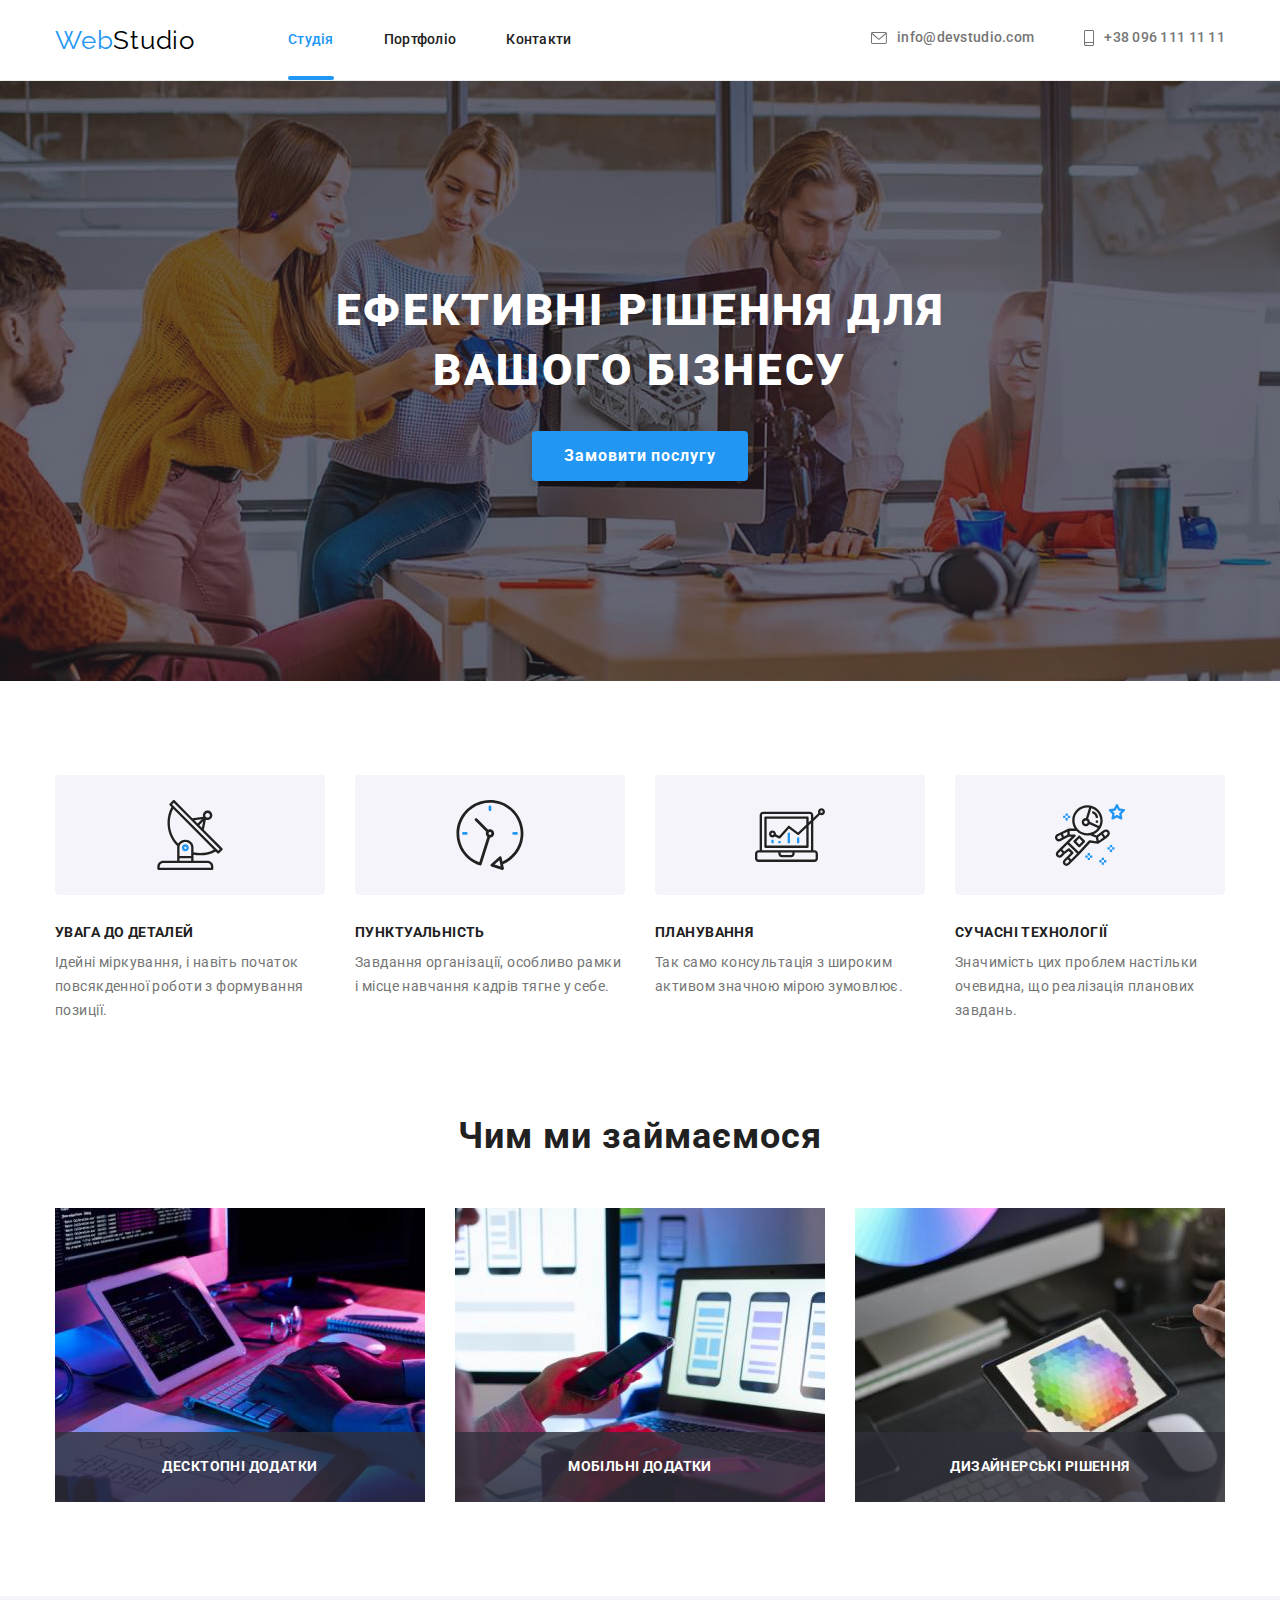
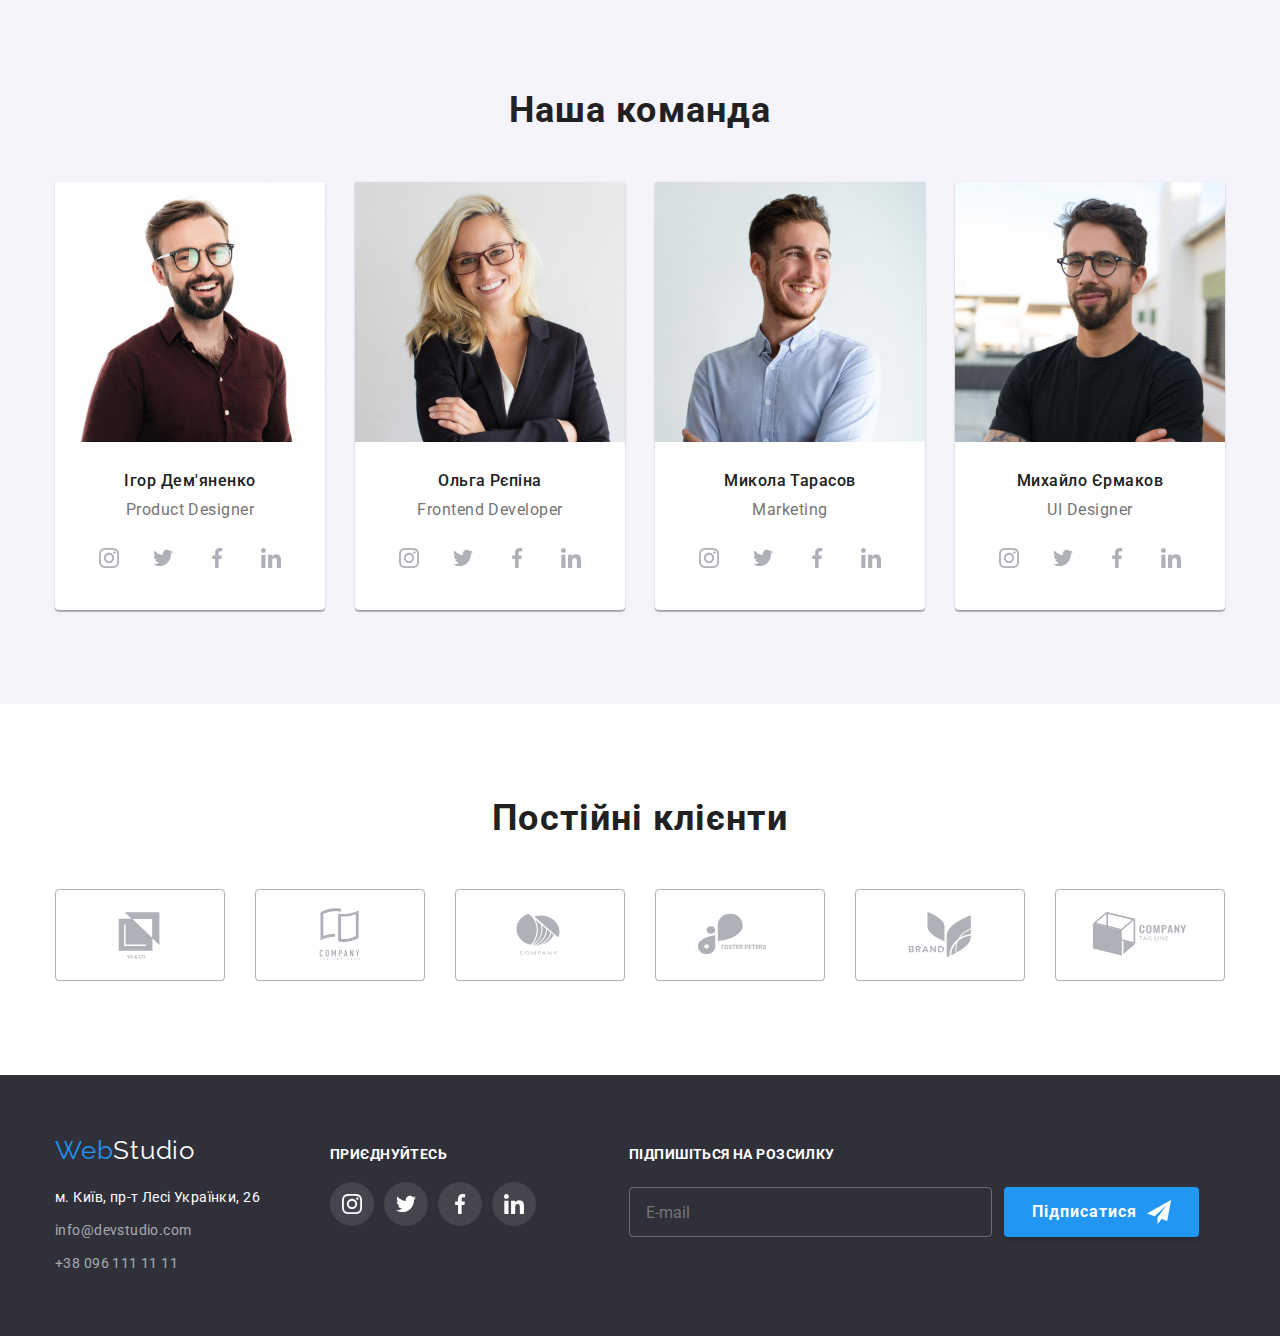
==== index.html @ b57a13a0 "previous one" ====
<!DOCTYPE html>
<html lang="uk">
  <head>
    <meta charset="UTF-8" />
    <meta http-equiv="X-UA-Compatible" content="IE=edge" />
    <meta name="viewport" content="width=device-width, initial-scale=1.0" />
    <link rel="preconnect" href="https://fonts.googleapis.com" />
    <link rel="preconnect" href="https://fonts.gstatic.com" crossorigin />
    <link
      href="https://fonts.googleapis.com/css2?family=Raleway:wght@700&family=Roboto:wght@400;500;700;900&display=swap"
      rel="stylesheet"
    />
    <link
      rel="stylesheet"
      href="https://cdnjs.cloudflare.com/ajax/libs/modern-normalize/1.1.0/modern-normalize.min.css"
    />
    <link rel="stylesheet" href="./css/styles.css" />
    <title>Студія</title>
  </head>
  <body>
    <header class="header">
      <div class="container">
        <nav class="site-nav">
          <a href="./index.html" class="logo">Web<span class="label">Studio</span></a>
          <ul class="site-nav__list list-none">
            <li class="site-nav__item"><a href="./index.html" class="site-nav__link site-nav__link--current">Студія</a></li>
            <li class="site-nav__item"><a href="./portfolio.html" class="site-nav__link">Портфоліо</a></li>
            <li class="site-nav__item"><a href="" class="site-nav__link">Контакти</a></li>
          </ul>
          <ul class="contact-list list-none">
            <li class="contact-list__item item">
              <a href="mailto:info@devstudio.com" class="contact-list__link">
                <svg width="16" height="12" class="contact-list__icon">
                  <use href="./images/icons.svg#icon-envelope"></use></svg
                >info@devstudio.com</a
              >
            </li>
            <li class="contact-list__item item">
              <a href="tel:+380961111111" class="contact-list__link">
                <svg width="10" height="16" class="contact-list__icon">
                  <use href="./images/icons.svg#icon-smartphone"></use></svg
                >+38 096 111 11 11</a
              >
            </li>
          </ul>
        </nav>
      </div>
    </header>
    <main>
      <section class="hero">
        <div class="hero__container">
          <h1 class="hero__title">
            Ефективні рішення для <br />
            вашого бізнесу
          </h1>
          <button type="button" class="hero__button" data-modal-open >Замовити послугу</button>
        </div>
      </section>
      <section class="ideology section">
        <div class="container">
          <h2 class="ideology__title">Ідеологія компанії</h2>
          <ul class="ideology__list list-none">
            <li class="ideology__item">
              <div class="ideology__container">
                <svg width="70" height="70" class="ideology-icon">
                  <use href="./images/icons.svg#icon-antenna"></use>
                </svg>
              </div>
              <h3 class="ideology__subtitle">УВАГА ДО ДЕТАЛЕЙ</h3>
              <p class="ideology__text">Ідейні міркування, і навіть початок повсякденної роботи з формування позиції.</p>
            </li>
            <li class="ideology__item">
              <div class="ideology__container">
                <svg width="70" height="70" class="ideology-icon">
                  <use href="./images/icons.svg#icon-clock"></use>
                </svg>
              </div>
              <h3 class="ideology__subtitle">ПУНКТУАЛЬНІСТЬ</h3>
              <p class="ideology__text">Завдання організації, особливо рамки і місце навчання кадрів тягне у себе.</p>
            </li>
            <li class="ideology__item">
              <div class="ideology__container">
                <svg width="70" height="70" class="ideology-icon">
                  <use href="./images/icons.svg#icon-diagram"></use>
                </svg>
              </div>
              <h3 class="ideology__subtitle">ПЛАНУВАННЯ</h3>
              <p class="ideology__text">Так само консультація з широким активом значною мірою зумовлює.</p>
            </li>
            <li class="ideology__item">
              <div class="ideology__container">
                <svg width="70" height="70" class="ideology-icon">
                  <use href="./images/icons.svg#icon-astronaut"></use>
                </svg>
              </div>
              <h3 class="ideology__subtitle">СУЧАСНІ ТЕХНОЛОГІЇ</h3>
              <p class="ideology__text">Значимість цих проблем настільки очевидна, що реалізація планових завдань.</p>
            </li>
          </ul>
        </div>
      </section>
      <section class="work section">
        <div class="container">
          <h2 class="work__title">Чим ми займаємося</h2>
          <ul class="work__list list-none">
            <li class="item">
              <div class="work__thumb">
                <div class="work__overlay"><p class="work__text">Десктопні додатки</p></div>
                <img src="./images/box1.jpg" alt="Десктопні додатки" width="370" class="work-image" />
            </div>
            </li>
            <li class="item">
              <div class="work__thumb">
                <div class="work__overlay"><p class="work__text">Мобільні додатки</p></div>
                <img src="./images/box2.jpg" alt="Мобільні додатки" width="370" class="work-image" />
            </div>
            </li>
            <li class="item">
            <div class="work__thumb">
              <div class="work__overlay"><p class="work__text">Дизайнерські рішення</p></div>
              <img src="./images/box3.jpg" alt="Дизайнерські рішення" width="370" class="work-image" />
            </li>
            </div>
          </ul>
        </div>
      </section>
      <section class="team section">
        <div class="container">
          <h2 class="team__title">Наша команда</h2>
          <ul class="team__list list-none">
            <li class="item">
              <div class="team__card">
                <img src="./images/img1.jpg" alt="працівник" width="270" />
                <div class="team__content">
                  <h3 class="team__subtitle">Ігор Дем'яненко</h3>
                  <p class="team__text">Product Designer</p>
                  <ul class="soc-list list-none">
                    <li class="soc-list__item">
                      <a href="" class="soc-list__link">
                        <svg width="20" height="20" class="soc-list__icons">
                          <use href="./images/icons.svg#icon-instagram"></use>
                        </svg>
                      </a>
                    </li>
                    <li class="soc-list__item">
                      <a href="" class="soc-list__link">
                        <svg width="20" height="20" class="soc-list__icons">
                          <use href="./images/icons.svg#icon-twitter"></use>
                        </svg>
                      </a>
                    </li>
                    <li class="soc-list__item">
                      <a href="" class="soc-list__link">
                        <svg width="20" height="20" class="soc-list__icons">
                          <use href="./images/icons.svg#icon-facebook"></use>
                        </svg>
                      </a>
                    </li>
                    <li class="soc-list__item">
                      <a href="" class="soc-list__link">
                        <svg width="20" height="20" class="soc-list__icons">
                          <use href="./images/icons.svg#icon-linkedin"></use>
                        </svg>
                      </a>
                    </li>
                  </ul>
                </div>
              </div>
            </li>
            <li class="item">
              <div class="team__card">
                <img src="./images/img2.jpg" alt="працівник" width="270" />
                <div class="team__content">
                  <h3 class="team__subtitle">Ольга Рєпіна</h3>
                  <p class="team__text">Frontend Developer</p>
                  <ul class="soc-list list-none">
                    <li class="soc-list__item">
                      <a href="" class="soc-list__link">
                        <svg width="20" height="20" class="soc-list__icons">
                          <use href="./images/icons.svg#icon-instagram"></use>
                        </svg>
                      </a>
                    </li>
                    <li class="soc-list__item">
                      <a href="" class="soc-list__link">
                        <svg width="20" height="20" class="soc-list__icons">
                          <use href="./images/icons.svg#icon-twitter"></use>
                        </svg>
                      </a>
                    </li>
                    <li class="soc-list__item">
                      <a href="" class="soc-list__link">
                        <svg width="20" height="20" class="soc-list__icons">
                          <use href="./images/icons.svg#icon-facebook"></use>
                        </svg>
                      </a>
                    </li>
                    <li class="soc-list__item">
                      <a href="" class="soc-list__link">
                        <svg width="20" height="20" class="soc-list__icons">
                          <use href="./images/icons.svg#icon-linkedin"></use>
                        </svg>
                      </a>
                    </li>
                  </ul>
                </div>
              </div>
            </li>
            <li class="item">
              <div class="team__card">
                <img src="./images/img3.jpg" alt="працівник" width="270" />
                <div class="team__content">
                  <h3 class="team__subtitle">Микола Тарасов</h3>
                  <p class="team__text">Marketing</p>
                  <ul class="soc-list list-none">
                    <li class="soc-list__item">
                      <a href="" class="soc-list__link">
                        <svg width="20" height="20" class="soc-list__icons">
                          <use href="./images/icons.svg#icon-instagram"></use>
                        </svg>
                      </a>
                    </li>
                    <li class="soc-list__item">
                      <a href="" class="soc-list__link">
                        <svg width="20" height="20" class="soc-list__icons">
                          <use href="./images/icons.svg#icon-twitter"></use>
                        </svg>
                      </a>
                    </li>
                    <li class="soc-list__item">
                      <a href="" class="soc-list__link">
                        <svg width="20" height="20" class="soc-list__icons">
                          <use href="./images/icons.svg#icon-facebook"></use>
                        </svg>
                      </a>
                    </li>
                    <li class="soc-list__item">
                      <a href="" class="soc-list__link">
                        <svg width="20" height="20" class="soc-list__icons">
                          <use href="./images/icons.svg#icon-linkedin"></use>
                        </svg>
                      </a>
                    </li>
                  </ul>
                </div>
              </div>
            </li>
            <li class="item">
              <div class="team__card">
                <img src="./images/img4.jpg" alt="працівник" width="270" />
                <div class="team__content">
                  <h3 class="team__subtitle">Михайло Єрмаков</h3>
                  <p class="team__text">UI Designer</p>
                  <ul class="soc-list list-none">
                    <li class="soc-list__item">
                      <a href="" class="soc-list__link">
                        <svg width="20" height="20" class="soc-list__icons">
                          <use href="./images/icons.svg#icon-instagram"></use>
                        </svg>
                      </a>
                    </li>
                    <li class="soc-list__item">
                      <a href="" class="soc-list__link">
                        <svg width="20" height="20" class="soc-list__icons">
                          <use href="./images/icons.svg#icon-twitter"></use>
                        </svg>
                      </a>
                    </li>
                    <li class="soc-list__item">
                      <a href="" class="soc-list__link">
                        <svg width="20" height="20" class="soc-list__icons">
                          <use href="./images/icons.svg#icon-facebook"></use>
                        </svg>
                      </a>
                    </li>
                    <li class="soc-list__item">
                      <a href="" class="soc-list__link">
                        <svg width="20" height="20" class="soc-list__icons">
                          <use href="./images/icons.svg#icon-linkedin"></use>
                        </svg>
                      </a>
                    </li>
                  </ul>
                </div>
              </div>
            </li>
          </ul>
        </div>
      </section>
      <section class="company section">
        <div class="container">
          <h2 class="company__title">Постійні клієнти</h2>
          <ul class="company__list list-none">
            <li class="company__item">
              <a href="" class="company__container"
                ><svg width="106" height="60" class="company__icon">
                  <use href="./images/icons.svg#icon-logo1"></use></svg
              ></a>
            </li>
            <li class="company__item">
              <a href="" class="company__container"
                ><svg width="106" height="60" class="company__icon">
                  <use href="./images/icons.svg#icon-logo2"></use></svg
              ></a>
            </li>
            <li class="company__item">
              <a href="" class="company__container"
                ><svg width="106" height="60" class="company__icon">
                  <use href="./images/icons.svg#icon-logo3"></use></svg
              ></a>
            </li>
            <li class="company__item">
              <a href="" class="company__container"
                ><svg width="106" height="60" class="company__icon">
                  <use href="./images/icons.svg#icon-logo4"></use></svg
              ></a>
            </li>
            <li class="company__item">
              <a href="" class="company__container"
                ><svg width="106" height="60" class="company__icon">
                  <use href="./images/icons.svg#icon-logo5"></use></svg
              ></a>
            </li>
            <li class="company__item">
              <a href="" class="company__container"
                ><svg width="106" height="60" class="company__icon">
                  <use href="./images/icons.svg#icon-logo6"></use></svg
              ></a>
            </li>
          </ul>
        </div>
      </section>
      <div class="backdrop is-hidden" data-modal >
        <div class="modal">
          <button class="backdrop-button" data-modal-close ><svg width="18" height="18" class="close-icon">
            <use href="./images/icons.svg#icon-close1"></use></svg></button>
            <h2 class="modal-title">Залиште свої дані, ми вам передзвонимо</h2>
            <form name="call-form" class="call-form">
                <div class="form-field">
                  <label for="name">Ім'я</label>
                  <input type="text" name="name" id="name" placeholder=" "><svg width="18" height="18" class="call-form-icon">
                    <use href="./images/icons.svg#icon-person"></use></svg>
                </div>
                <div class="form-field">
                  <label for="tel">Телефон</label>
                  <input type="tel" name="tel" id="tel" placeholder=" "><svg width="18" height="18" class="call-form-icon">
                    <use href="./images/icons.svg#icon-phone"></use></svg>
                </div>
                <div class="form-field">
                  <label for="email">Пошта</label>
                  <input type="email" name="email" id="email" placeholder=" "><svg width="18" height="18" class="call-form-icon">
                    <use href="./images/icons.svg#icon-email"></use></svg>
                </div>
                <div class="form-field">
                  <label for="coment">Коментар</label>
                  <textarea name="coment" id="coment" rows="5" placeholder="Введіть текст"></textarea>
                </div>
              <div class="check-field">
                <label for="policy">
                <input type="checkbox" name="policy" id="policy" class="checkbox"><span class="checkbox-icon"></span>
                Погоджуюся з розсилкою та приймаю <a href="" class="policy-text">Умови договору</a>
                </label>
              </div>
              <div class="div-button">
                <button type="submit" class="call-form-button">Відправити</button>
              </div>
            </form>
        </div>
      </div>
    </main>
    <footer class="footer">
      <div class="container flex-container">
        <div class="footer__div">
          <a href="./index.html" class="logo footer__logo">Web<span class="label label--white">Studio</span></a>
          <address class="adress">
            <ul class="adress__list list-none">
              <li class="adress__item">
                <a
                  href="https://goo.gl/maps/jvyQEoxhQixPXmaCA"
                  target="_blank"
                  rel="noopener norederrer nofollow"
                  class="adress__map"
                  >м. Київ, пр-т Лесі Українки, 26<br
                /></a>
              </li>
              <li class="adress__item">
                <a href="mailto:info@devstudio.com" class="adress__contact">info@devstudio.com</a
                ><br />
              </li>
              <li class="adress__item">
                <a href="tel:+380961111111" class="adress__contact">+38 096 111 11 11</a>
              </li>
            </ul>
          </address>
        </div>
        <div class="footer-soc-container">
          <h3 class="footer-soc-title">Приєднуйтесь</h3>
          <ul class="footer-soc-list list-none">
            <li class="footer-soc-item">
              <a href="" class="footer-soc-link"
                ><svg width="20" height="20" class="footer-soc-icons">
                  <use href="./images/icons.svg#icon-instagram"></use></svg
              ></a>
            </li>
            <li class="footer-soc-item">
              <a href="" class="footer-soc-link"
                ><svg width="20" height="20" class="footer-soc-icons">
                  <use href="./images/icons.svg#icon-twitter"></use></svg
              ></a>
            </li>
            <li class="footer-soc-item">
              <a href="" class="footer-soc-link"
                ><svg width="20" height="20" class="footer-soc-icons">
                  <use href="./images/icons.svg#icon-facebook"></use></svg
              ></a>
            </li>
            <li class="footer-soc-item">
              <a href="" class="footer-soc-link"
                ><svg width="20" height="20" class="footer-soc-icons">
                  <use href="./images/icons.svg#icon-linkedin"></use></svg
              ></a>
            </li>
          </ul>
        </div>
        <form name="subscribe-form" class="subscribe-form">
            <div class="subscribe-form__field">
              <label for="email" class="subscribe-form__label">Підпишіться на розсилку</label>
              <input type="email" placeholder="E-mail" class="subscribe-form__input">
            </div>
              <button type="submit" class="subscribe-form__button">Підписатися<svg width="24" height="24" class="subscribe-form__icon">
                <use href="./images/icons.svg#icon-send"></use></svg>
              </button>
        </form>
      </div>
    </footer>
    <script src="./js/modal.js"></script>
  </body>
</html>
---- css/styles.css ----
body {
  font-family: "Roboto", "Raleway", sans-serif;
  color: #212121;
  background-color: var(--first-color);
}

:root {
  --first-color: #ffffff;
  --second-color: #212121;
  --third-color: #757575;
  --fourth-color: #2196f3;
  --fifth-color: #2f303a;
  --sixth-color: #f5f4fa;
  --seventh-color: #afb1b8;
  --section-list-gap: 30px;
}

p,
h1,
h2,
h3,
h4 {
  margin: 0px;
}

ul,
ol {
  margin: 0px;
  padding-left: 0px;
}

img {
  display: block;
  max-width: 100%;
  height: auto;
}

.container {
  width: 1200px;
  margin: 0 auto;
  padding: 0px 15px;
}

.hero__container {
  max-width: 1600px;
  margin-left: auto;
  margin-right: auto;
  padding: 200px 0px;
  background-image: linear-gradient(
      rgba(47, 48, 58, 0.4),
      rgba(47, 48, 58, 0.4)
    ),
    url(../images/hero.jpg);
  background-repeat: no-repeat;
  background-size: cover;
  background-position: center;
}

.section {
  padding-top: 94px;
  padding-bottom: 94px;
  background-color: #ffffff;
}

.backdrop {
  position: fixed;
  top: 0;
  left: 0;
  width: 100%;
  height: 100%;
  background-color: rgba(0, 0, 0, 0.2);
  opacity: 1;
  transition: opacity 750ms cubic-bezier(0.4, 0, 0.2, 1);
  
  

}

.backdrop.is-hidden  {
  opacity: 0;
  pointer-events: none;
  
}

.backdrop.is-hidden .modal {
  transform: translate(-50%, -50%) scale(0.9);
}

.modal {
  position: absolute;
  top: 50%;
  left: 50%;
  transform: translate(-50%, -50%) scale(1);
  box-shadow: 0px 1px 3px rgba(0, 0, 0, 0.12), 0px 1px 1px rgba(0, 0, 0, 0.14), 0px 2px 1px rgba(0, 0, 0, 0.2);
border-radius: 4px;

  min-width: 528px;
  min-height: 581px;
  background-color: var(--first-color);
  transition-property: scale;
  transition-duration: 750ms;
  transition-timing-function: cubic-bezier(0.4, 0, 0.2, 1);
 
}

.modal-title {
  padding-top: 40px;
  padding-left: 40px;
  padding-right: 40px;
  margin-bottom: 12px;
  font-size: 20px;
  line-height: 1.15;
  text-align: center;
  letter-spacing: 0.03em;

color: #212121;
}

.call-form {
  margin-left: auto;
  margin-right: auto;
  width: 448px;
}

.form-field {
  position: relative;
  margin-bottom: 10px;
  display: flex;
  flex-direction: column;
}

.form-field input {
  height: 40px;
  padding: 12px 42px;
  margin: 0;
  border: 1px solid rgba(33, 33, 33, 0.2);
  border-radius: 4px;
  transition: border 250ms cubic-bezier(0.4, 0, 0.2, 1);
  outline: none;
}

.form-field label {
  margin-bottom: 4px;
  font-size: 12px;
  line-height: 1.16;
  letter-spacing: 0.01em;
  border-color: var(--third-color); 
}

.form-field input:hover, .form-field input:focus {
 border: 1px solid var(--fourth-color);
}




.call-form-icon {
  position: absolute;
  fill: var(--second-color);
  left: 12px;
  bottom: 11px;
  transition: fill 250ms cubic-bezier(0.4, 0, 0.2, 1);
}


.form-field input:hover + .call-form-icon, .form-field input:focus + .call-form-icon {
  fill: var(--fourth-color);
}


.form-field textarea {
  height: 120px;
  resize: none;
  padding: 12px 16px;
  margin: 0;
  border: 1px solid rgba(33, 33, 33, 0.2);
  border-radius: 4px;
  transition: border-color 250ms cubic-bezier(0.4, 0, 0.2, 1);
  outline: none;

}

.form-field textarea:hover, .form-field textarea:focus {
  border-color: var(--fourth-color);
}


.form-field textarea::placeholder {
  font-size: 12px;
  line-height: 1.16;
  letter-spacing: 0.01em;
  color: rgba(117, 117, 117, 0.5);
}

.check-field {
  margin-top: 20px;
  margin-bottom: 30px;
}

.checkbox {
  appearance: none;
}


.checkbox:checked + .checkbox-icon {
  background-image: url(../images/icon-check.svg);
  background-size: contain;
  background-origin: border-box;
  border-color: var(--fourth-color);
  background-color: var(--fourth-color);

}

.checkbox-icon {
  display: inline-block;
  width: 16px;
  height: 15px;
  border: 2px solid #212121;
  border-radius: 4px;
  margin-right: 7px;
}

.check-field label {
  display: flex;
  align-items: center;
  font-size: 14px;
  line-height: 1.71;
  letter-spacing: 0.03em;
  color: var(--third-color);
  margin-left: 7px;
  

}


.div-button {
  text-align: center;
}

.call-form-button {
  background: var(--fourth-color);
  box-shadow: 0px 4px 4px rgba(0, 0, 0, 0.15);
  border-radius: 4px;
  padding: 10px 52px;
  font-weight: 700;
  font-size: 16px;
  line-height: 1.88;
  letter-spacing: 0.06em;
  color: var(--first-color);
  border: none;
  cursor: pointer;
  transition: color 250ms cubic-bezier(0.4, 0, 0.2, 1), background-color 250ms cubic-bezier(0.4, 0, 0.2, 1), box-shadow 250ms cubic-bezier(0.4, 0, 0.2, 1);
}

.call-form-button:hover,
.call-form-button:focus {
  color: var(--fourth-color);
  background-color: var(--first-color);
  box-shadow: 0px 3px 1px rgba(0, 0, 0, 0.1), 0px 1px 2px rgba(0, 0, 0, 0.08),
    0px 2px 2px rgba(0, 0, 0, 0.12);
}

.policy-text {
  position: relative;
  text-decoration: none;
  margin-left: 5px;
}

.policy-text::after {
  position: absolute;
  width: 117px;
  height: 1px;
  background-color: var(--fourth-color);
  content: "";
  left: -5px;
  bottom: 6px;
}

.policy-text:visited {
  color: var(--fourth-color);
  
}

.backdrop-button {
  position: absolute;
  top: 8px;
  right: 8px;
  display: flex;
  align-items: center;
  justify-content: center;
  width: 30px;
  height: 30px;
  background: var(--first-color);
  border: 1px solid rgba(0, 0, 0, 0.1);
  border-radius: 50%;
  cursor: pointer;
  transition: fill 250ms cubic-bezier(0.4, 0, 0.2, 1);

}


.close-icon {
  padding: 6px, 6px;
}

.backdrop-button:hover, .backdrop-button:focus {
  fill: var(--fourth-color);
}



.list-none {
  list-style-type: none;
}

/* Header */

.header {
  background-color: var(--first-color);
  border-bottom: 1px solid #ececec;

}

.site-nav {
  display: flex;
  align-items: center;
}

.site-nav__list {
  padding: 0;
  margin-left: 93px;
  display: flex;
}

.site-nav__item:not(:last-child) {
  margin-right: 50px;
}

.site-nav__link {
  font-weight: 500;
  font-size: 14px;
  line-height: 1.14;
  letter-spacing: 0.02em;
  text-decoration: none;
  color: var(--second-color);
  display: block;
  padding-top: 32px;
  padding-bottom: 32px;
  position: relative;
  transition: color 250ms cubic-bezier(0.4, 0, 0.2, 1);
}

.site-nav__link--current {
  color: var(--fourth-color);
}

.site-nav__link:hover,
.site-nav__link:focus {
  color: var(--fourth-color);
}

.site-nav__link--current::after {
  position: absolute;
  width: 100%;
  height: 4px;
  background-color: var(--fourth-color);
  content: "";
  border-radius: 2px;
  left: 0px;
  bottom: 0px;
}


.logo {
  font-family: "Raleway";
  font-size: 26px;
  line-height: 1.19;
  letter-spacing: 0.03em;
  color: var(--fourth-color);
  text-decoration: none;
  display: block;
}

.footer__logo {
  margin-bottom: 20px;
}

.label {
  color: #000000;
}

.label--white{
  color: var(--first-color);
}

.contact-list {
  margin-left: auto;
  display: flex;
}

.contact-list__item + .item {
  margin-left: 50px;
}

.contact-list__link {
  font-weight: 500;
  font-size: 14px;
  line-height: 1.14;
  letter-spacing: 0.02em;
  color: var(--third-color);
  text-decoration: none;
  display: inline-flex;
  justify-content: center;
  align-items: center;
  transition: color 250ms cubic-bezier(0.4, 0, 0.2, 1);
}

.contact-list__link:hover,
.contact-list__link:focus {
  color: var(--fourth-color);
}

.contact-list__icon {
  margin-right: 10px;
  fill: currentColor;
}

/*main*/
.hero {
  background-color: var(--fifth-color);
  text-align: center;
}

.hero__title {
  font-weight: 900;
  font-size: 44px;
  line-height: 1.36;
  letter-spacing: 0.06em;
  text-transform: uppercase;
  margin-bottom: 30px;
  color: var(--first-color);
}

.hero__button {
  font-weight: 700;
  font-size: 16px;
  font-family: "Roboto";
  line-height: 1.88;
  letter-spacing: 0.06em;
  background-color: var(--fourth-color);
  box-shadow: 0px 4px 4px rgba(0, 0, 0, 0.15);
  border-radius: 4px;
  color: var(--first-color);
  border: none;
  padding: 10px 32px;
  cursor: pointer;
  transition: color 250ms cubic-bezier(0.4, 0, 0.2, 1), background-color 250ms cubic-bezier(0.4, 0, 0.2, 1);
}

.hero__button:hover,
.hero__button:focus {
  color: var(--first-color);
  background-color: rgba(41, 203, 255, 0.6);
}

.section-buttons {
  padding: 0;
  margin-bottom: 50px;
  display: flex;
  justify-content: center;
}

.section-button {
  font-family: "Roboto";
  font-weight: 500;
  font-size: 14px;
  line-height: 1.62;
  letter-spacing: 0.02em;
  color: var(--second-color);
  background-color: var(--sixth-color);
  border: none;
  padding: 6px 20px;
  border-radius: 4px;
  transition: color 250ms cubic-bezier(0.4, 0, 0.2, 1), background-color 250ms cubic-bezier(0.4, 0, 0.2, 1), box-shadow 250ms cubic-bezier(0.4, 0, 0.2, 1);
}

.item .section-button:first-child {
  padding: 6px 25px;
}

.section-buttons .item:not(:last-child) {
  margin-right: 8px;
}

.section-button:hover,
.section-button:focus {
  color: var(--first-color);
  background-color: var(--fourth-color);
  box-shadow: 0px 3px 1px rgba(0, 0, 0, 0.1), 0px 1px 2px rgba(0, 0, 0, 0.08),
    0px 2px 2px rgba(0, 0, 0, 0.12);
}

.card-thumb {
  position: relative;
  overflow: hidden;
  

}


.overlay {
  position: absolute;
  width: 100%;
  height: 100%;
  
  background-color: rgba(33, 150, 243, 0.9);
  transform: translateY(0);
  transition: transform 250ms linear;
  
}

.overlay>p {
  padding: 63px 24px;
  font-size: 18px;
  line-height: 1.55;
  letter-spacing: 0.03em;
  color: var(--first-color);
}

.section-list>.item:hover .overlay {
  transform: translateY(-100%);
}

.card-content {
  padding-left: 24px;
  padding-right: 24px;
  padding-bottom: 20px;
  padding-top: 20px;
  background: #ffffff;
  border: 1px solid #eeeeee;
  border-top: 0px;
}







.section-list {
  margin: 0;
  padding: 0;
  display: flex;
  flex-wrap: wrap;
  margin-right: calc(-1 * var(--section-list-gap));
  margin-bottom: calc(-1 * var(--section-list-gap));
  }



.section-list .item {
  margin-right: var(--section-list-gap);
  margin-bottom: var(--section-list-gap);
  flex-basis: calc(100% / 3 - var(--section-list-gap));
  transition: box-shadow 250ms cubic-bezier(0.4, 0, 0.2, 1);
}

.section-list>.item:hover,
.section-list>.item:focus {
  box-shadow: 0px 1px 1px rgba(0, 0, 0, 0.12), 0px 4px 4px rgba(0, 0, 0, 0.06), 1px 4px 6px rgba(0, 0, 0, 0.16);
}

.section-list h3 {
  font-size: 18px;
  line-height: 2;
  letter-spacing: 0.06em;
  color: var(--second-color);
  margin-bottom: 4px;
}

.section-list .text {
  font-size: 16px;
  line-height: 1.87;
  letter-spacing: 0.03em;
  color: var(--third-color);
}

/*ideology*/

.ideology {
  padding-bottom: 0px;
}

.ideology__title {
  position: absolute;
  width: 1px;
  height: 1px;
  margin: -1px;
  border: 0;
  padding: 0;
  white-space: nowrap;
  clip-path: inset(100%);
  clip: rect(0 0 0 0);
  overflow: hidden;
}


.ideology__subtitle {
  font-size: 14px;
  line-height: 1.14;
  letter-spacing: 0.03em;
  text-transform: uppercase;
  color: var(--second-color);
  margin-bottom: 10px;
}

.ideology__list {
  display: flex;
}

.ideology__item {
  width: 270px;
}

.ideology__item:not(:last-child) {
  margin-right: 30px;
}

.ideology__text {
  font-size: 14px;
  line-height: 1.71;
  letter-spacing: 0.03em;
  color: var(--third-color);
  margin-bottom: 0;
  width: 270px;
  margin-right: 30px;
}

.ideology__container {
  display: flex;
  height: 120px;
  justify-content: center;
  align-items: center;
  margin-bottom: 30px;
  background: #f5f4fa;
  border-radius: 4px;
}

/*work*/

.work__list {
  display: flex;
  justify-content: space-between;
}

.work__title {
  font-size: 36px;
  line-height: 1.16;
  text-align: center;
  letter-spacing: 0.03em;
  color: var(--second-color);
  margin-bottom: 50px;
}

.work__thumb {
  position: relative;
}


.work__overlay {
  position: absolute;
  bottom: 0;
  width: 370px;
  height: 70px;
  background-color: rgba(47, 48, 58, 0.8);;
}

.work__text {
  font-weight: 700;
  font-size: 14px;
  line-height: 1.14;
  text-align: center;
  letter-spacing: 0.03em;
  text-transform: uppercase;
  color: var(--first-color);
  text-align: center;
  padding-top: 27px;
}


/* team */

.team {
  background-color: var(--sixth-color);
}



.team__title {
  font-family: "Roboto";
  font-size: 36px;
  line-height: 1.16;
  text-align: center;
  letter-spacing: 0.03em;
  color: #212121;
  margin-bottom: 50px;
}



.team__list {
  padding: 0;
  display: flex;
  justify-content: space-between;
}

.team__card {
  background: var(--first-color);
  box-shadow: 0px 1px 3px rgba(0, 0, 0, 0.12), 0px 1px 1px rgba(0, 0, 0, 0.14), 0px 2px 1px rgba(0, 0, 0, 0.2);
  border-radius: 0px 0px 4px 4px;
}

.team__content {
  padding-bottom: 30px;
  margin-top: 30px;
}

.team__subtitle {
  margin-bottom: 10px;
  font-weight: 500;
  font-size: 16px;
  line-height: 1.18;
  text-align: center;
  letter-spacing: 0.03em;
  color: var(--second-color);
}


.team__text {
  font-size: 16px;
  line-height: 1.18;
  text-align: center;
  letter-spacing: 0.03em;
  color: var(--third-color);
  margin-bottom: 16px;
}

.soc-list {
  display: flex;
  justify-content: center;
  align-items: center;
}

.soc-list__item {
  width: 44px;
  height: 44px;
}

.soc-list__item:not(:last-child) {
  margin-right: 10px;
}

.soc-list__link {
  display: flex;
  justify-content: center;
  align-items: center;
  width: 100%;
  height: 100%;
  background-color: var(--first-color);
  border-radius: 50%;
  color: var(--seventh-color);
  transition: background-color 250ms cubic-bezier(0.4, 0, 0.2, 1), color 250ms cubic-bezier(0.4, 0, 0.2, 1);
}

.soc-list__link:hover,
.soc-list__link:focus {
  background-color: var(--fourth-color);
  color: var(--first-color);
}

.soc-list__icons {
  fill: currentColor;
}

/*company*/

.company__title {
  font-size: 36px;
  line-height: 1.16;
  text-align: center;
  letter-spacing: 0.03em;
  margin-bottom: 50px;
  color: #212121;
}

.company__list {
  display: flex;
  align-items: center;
  justify-content: space-between;
}

.company__container {
  display: flex;
  align-items: center;
  justify-content: center;
  width: 170px;
  height: 92px;
  border: 1px solid var(--seventh-color);
  border-radius: 4px;
  color: var(--seventh-color);
  transition: border-color 250ms cubic-bezier(0.4, 0, 0.2, 1), color 250ms cubic-bezier(0.4, 0, 0.2, 1);
}

.company__container:hover,
.company__container:focus {
  border-color: var(--fourth-color);
  color: var(--fourth-color);
}

.company__icon {
  fill: currentColor;
}

/*footer*/
.footer {
  background-color: var(--fifth-color);
  padding-top: 60px;
  padding-bottom: 60px;
}

.adress__list {
  padding: 0;
}

.adress__item:not(:last-child) {
  margin-bottom: 9px;
}

.adress__map {
  text-decoration: none;
  font-style: normal;
  font-size: 14px;
  line-height: 1.71;
  letter-spacing: 0.03em;
  color: var(--first-color);
  transition: color 250ms cubic-bezier(0.4, 0, 0.2, 1);
}

.adress__map:hover,
.adress__map:focus {
  color: rgba(255, 255, 255, 0.6);
}

.adress__contact {
  font-style: normal;
  font-size: 14px;
  line-height: 1.71;
  letter-spacing: 0.03em;
  text-decoration: none;
  color: rgba(255, 255, 255, 0.6);
  transition: color 250ms cubic-bezier(0.4, 0, 0.2, 1);
}

.adress__contact:hover,
.adress__contact:focus {
  color: var(--fourth-color);
}

.footer-soc-title {
  font-size: 14px;
  line-height: 16px;
  letter-spacing: 0.03em;
  text-transform: uppercase;
  color: #ffffff;
  margin-bottom: 20px;
}

.flex-container {
  display: flex;
  align-items: baseline;
}

.footer__div {
  margin-right: 70px;
}

.footer-soc-container {
  margin-right: 93px;
}

.footer-soc-list {
  display: flex;
  justify-content: center;
  align-items: center;
}

.footer-soc-item {
  width: 44px;
  height: 44px;
}

.footer-soc-item:not(:last-child) {
  margin-right: 10px;
}

.footer-soc-link {
  display: flex;
  background-color: rgba(255, 255, 255, 0.1);
  width: 100%;
  height: 100%;
  border-radius: 50%;
  align-items: center;
  justify-content: center;
  transition: background-color 250ms cubic-bezier(0.4, 0, 0.2, 1);
}


.footer-soc-link:hover,
.footer-soc-link:focus {
  background-color: var(--fourth-color);
}


.footer-soc-icons {
  fill: var(--first-color);
}

.subscribe-form {
  display: flex;
  align-items: flex-end;
  width: 570px;
  
}

.subscribe-form__field {
  width: 100%;
  display: flex;
  flex-direction: column;
  margin-right: 12px;
  
}

.subscribe-form__label {
  font-weight: 700;
  font-size: 14px;
  line-height: 1.71;
  letter-spacing: 0.03em;
  text-transform: uppercase;
  color: var(--first-color);
  margin-bottom: 20px;
}

.subscribe-form__input {
  padding-left: 16px;
  height: 50px;
  border: 1px solid rgba(255, 255, 255, 0.3);
  border-radius: 4px;
  background-color: inherit;
  color: var(--sixth-color);
  outline: none;
}


.subscribe-form__button {
  display: flex;
  align-items: center;
  border-radius: 4px;
  padding: 10px 28px 10px 28px;
  font-weight: 700;
  font-size: 16px;
  line-height: 1.88;
  letter-spacing: 0.06em;
  background: var(--fourth-color);
  box-shadow: 0px 4px 4px rgba(0, 0, 0, 0.15);
  color: var(--first-color);
  border: none;
  cursor: pointer;
  transition: color 250ms cubic-bezier(0.4, 0, 0.2, 1), background-color 250ms cubic-bezier(0.4, 0, 0.2, 1), box-shadow 250ms cubic-bezier(0.4, 0, 0.2, 1);
}


.subscribe-form__icon {
  fill: var(--first-color);
  margin-left: 10px;
  transition: fill 250ms cubic-bezier(0.4, 0, 0.2, 1)
}

.subscribe-form__button:hover, .subscribe-form__button:focus {
  color: var(--fourth-color);
  background-color: var(--first-color);
  box-shadow: 0px 3px 1px rgba(0, 0, 0, 0.1), 0px 1px 2px rgba(0, 0, 0, 0.08), 0px 2px 2px rgba(0, 0, 0, 0.12);
}

.subscribe-form__button:hover .subscribe-form__icon {
  fill: var(--fourth-color);
}
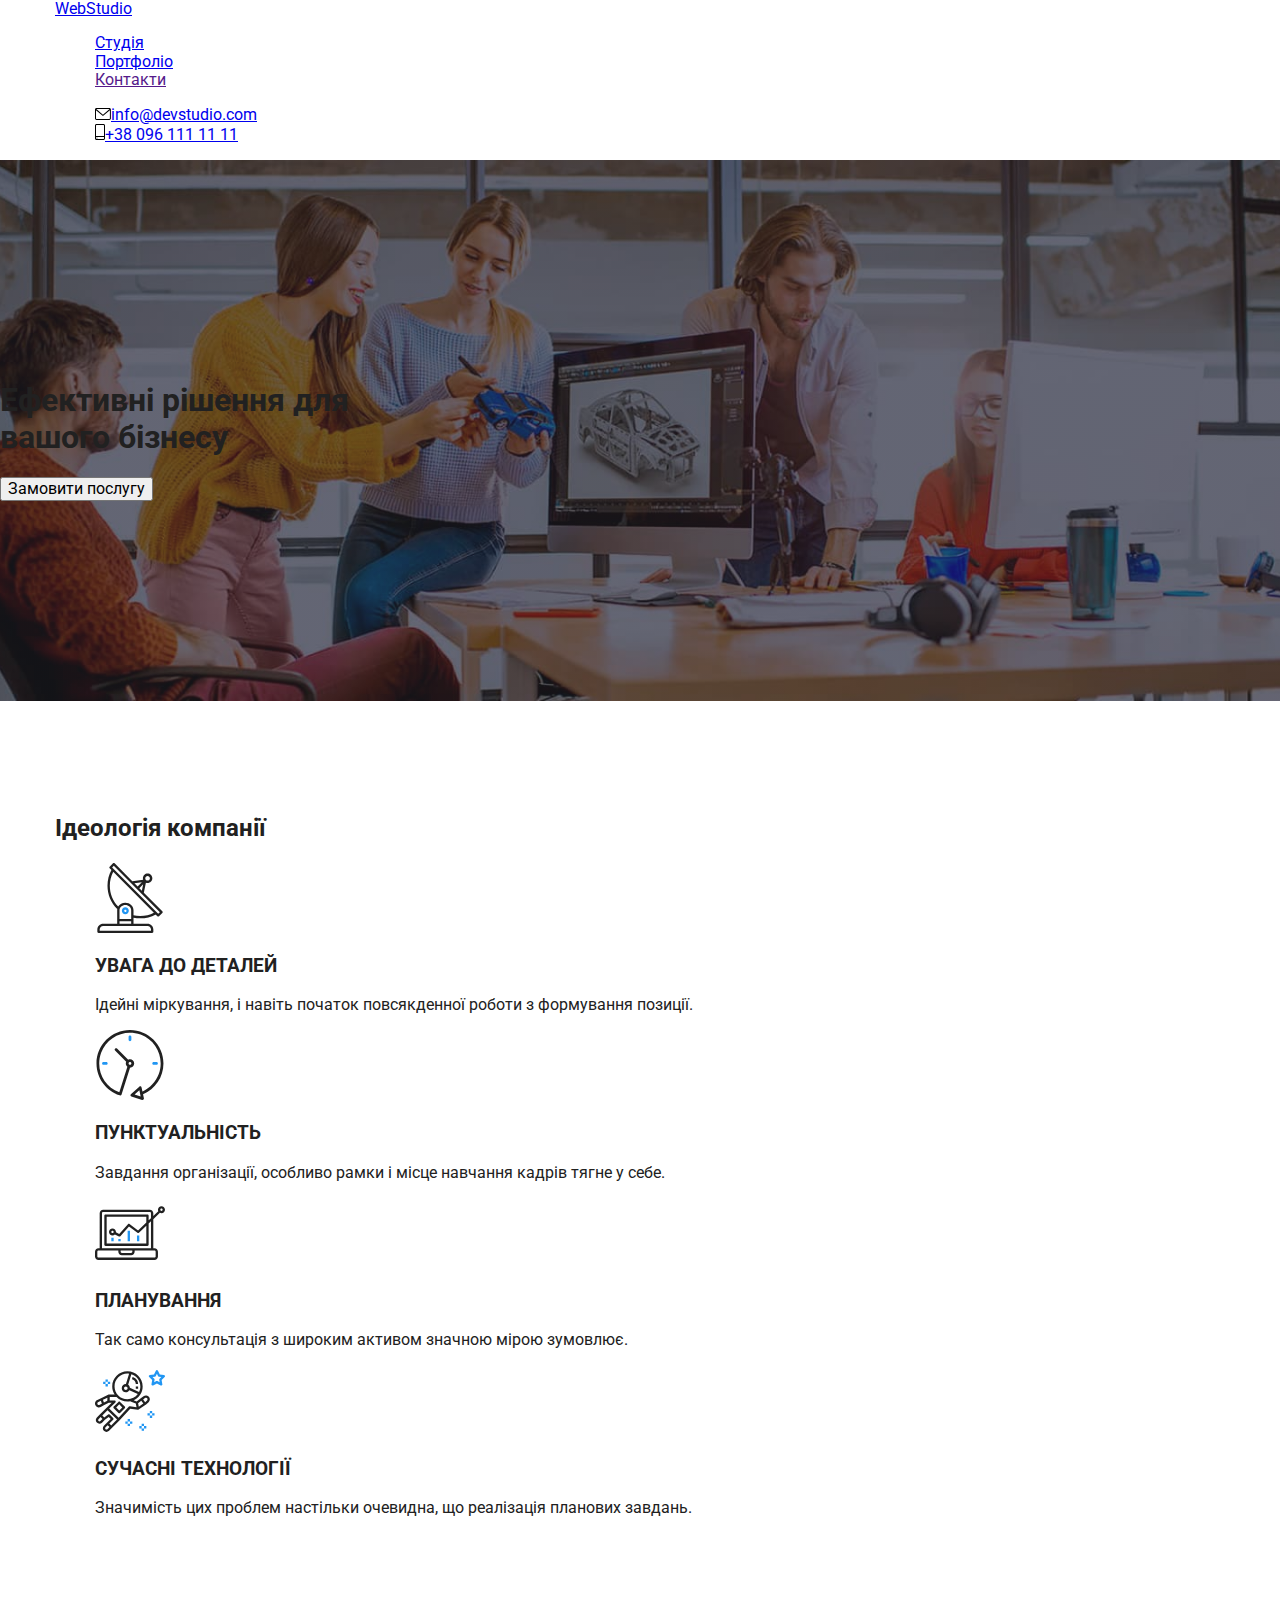
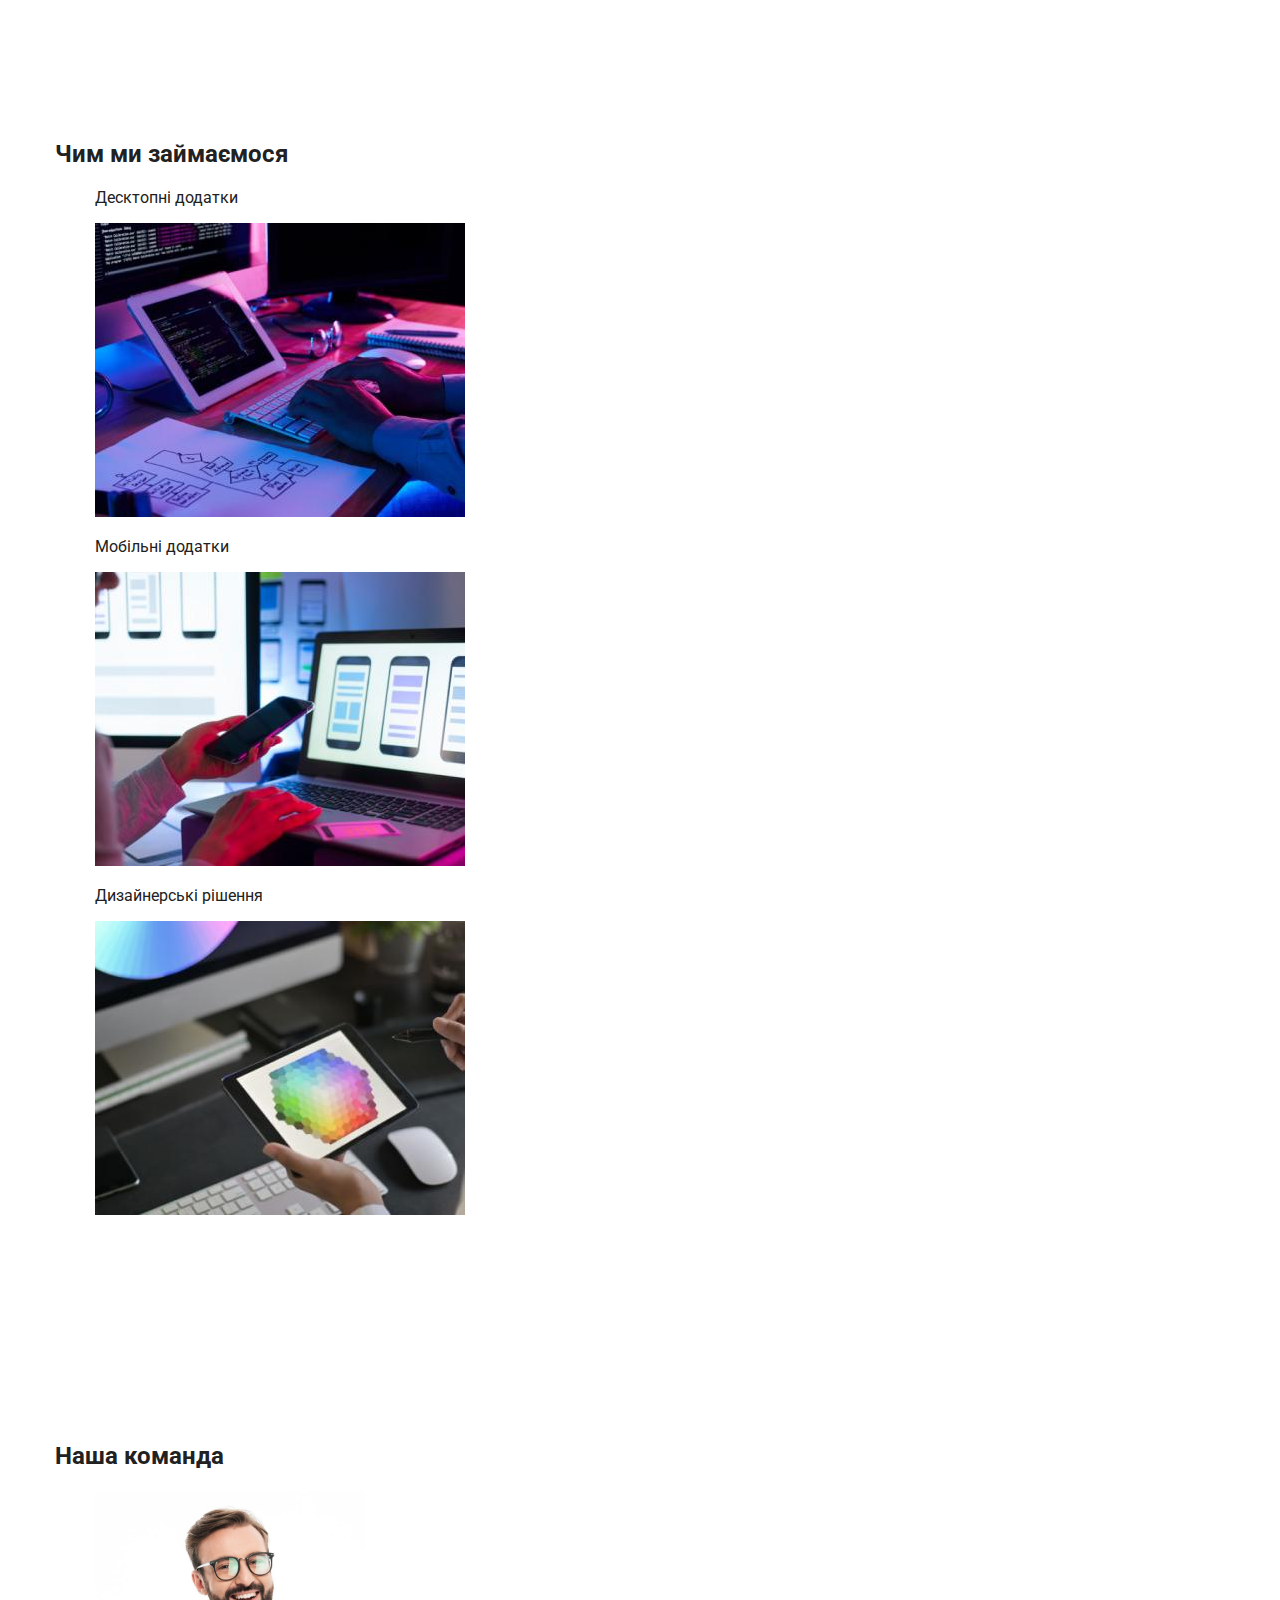
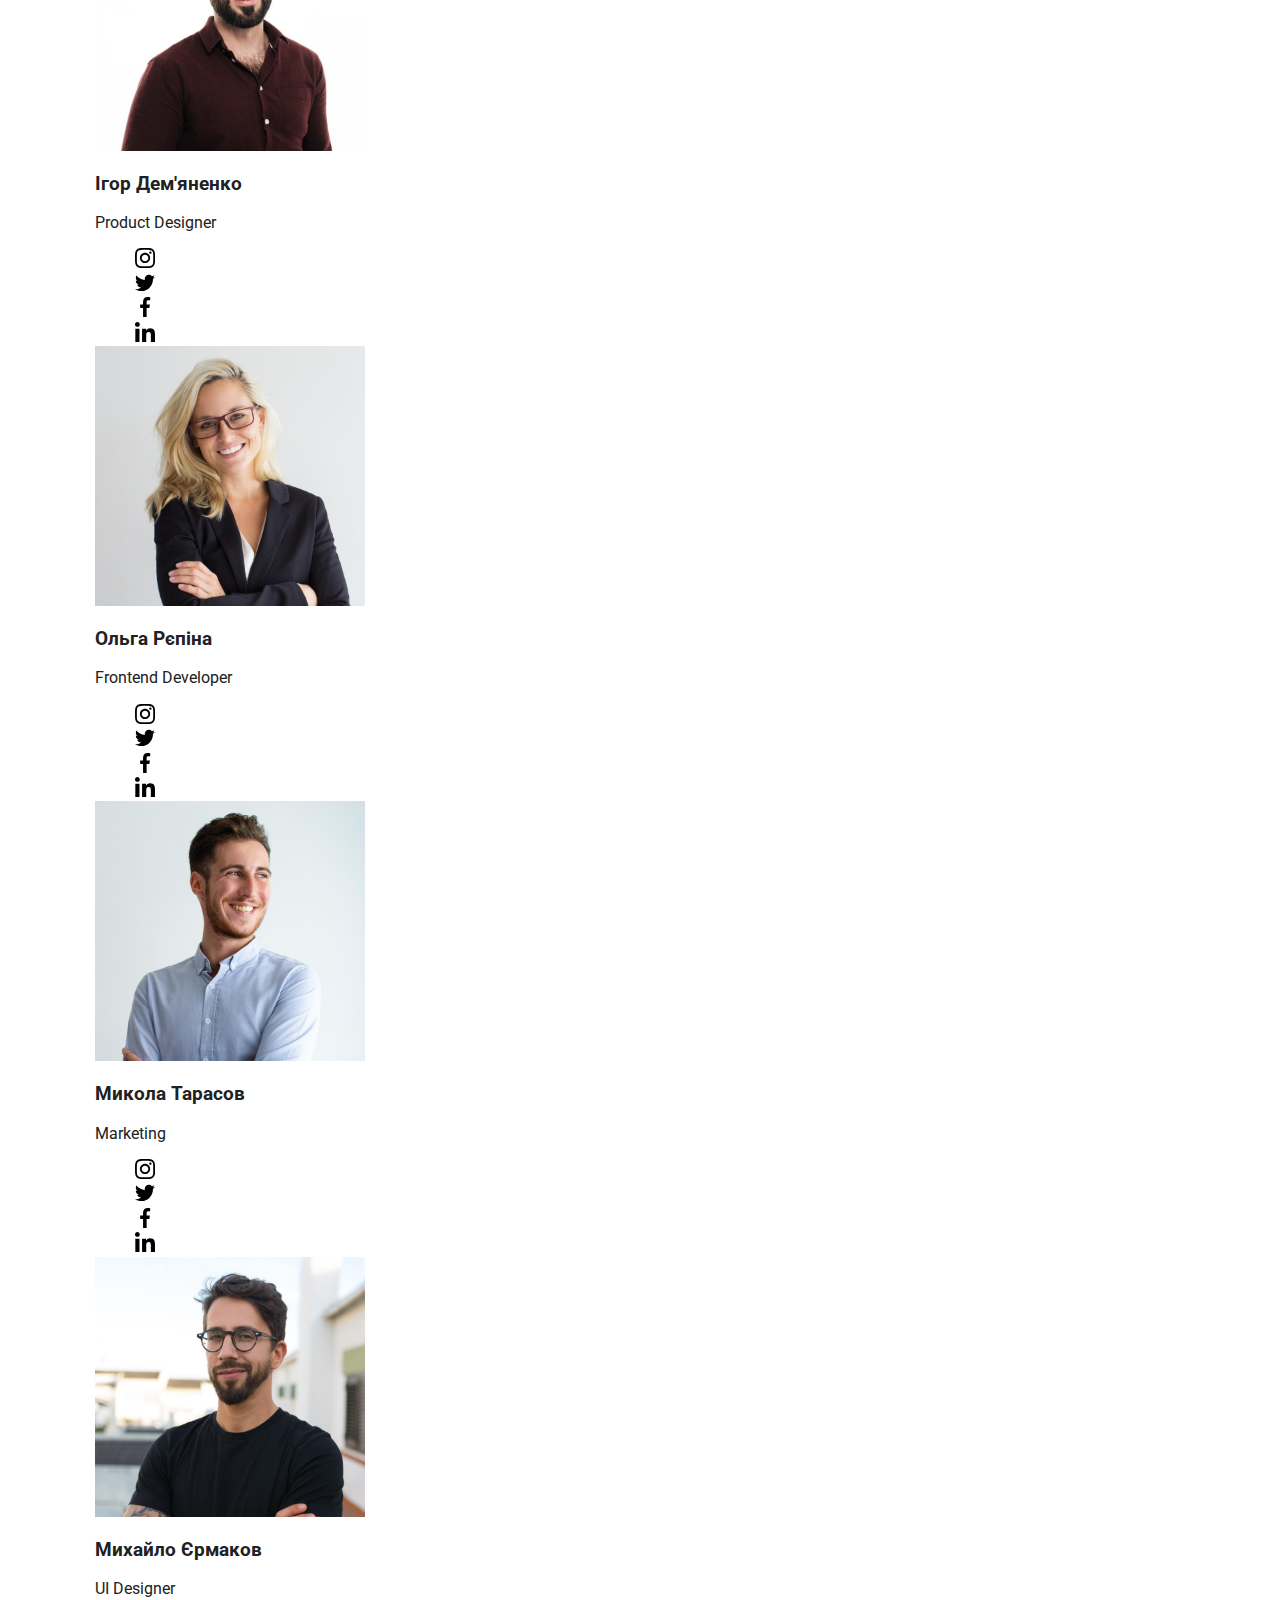
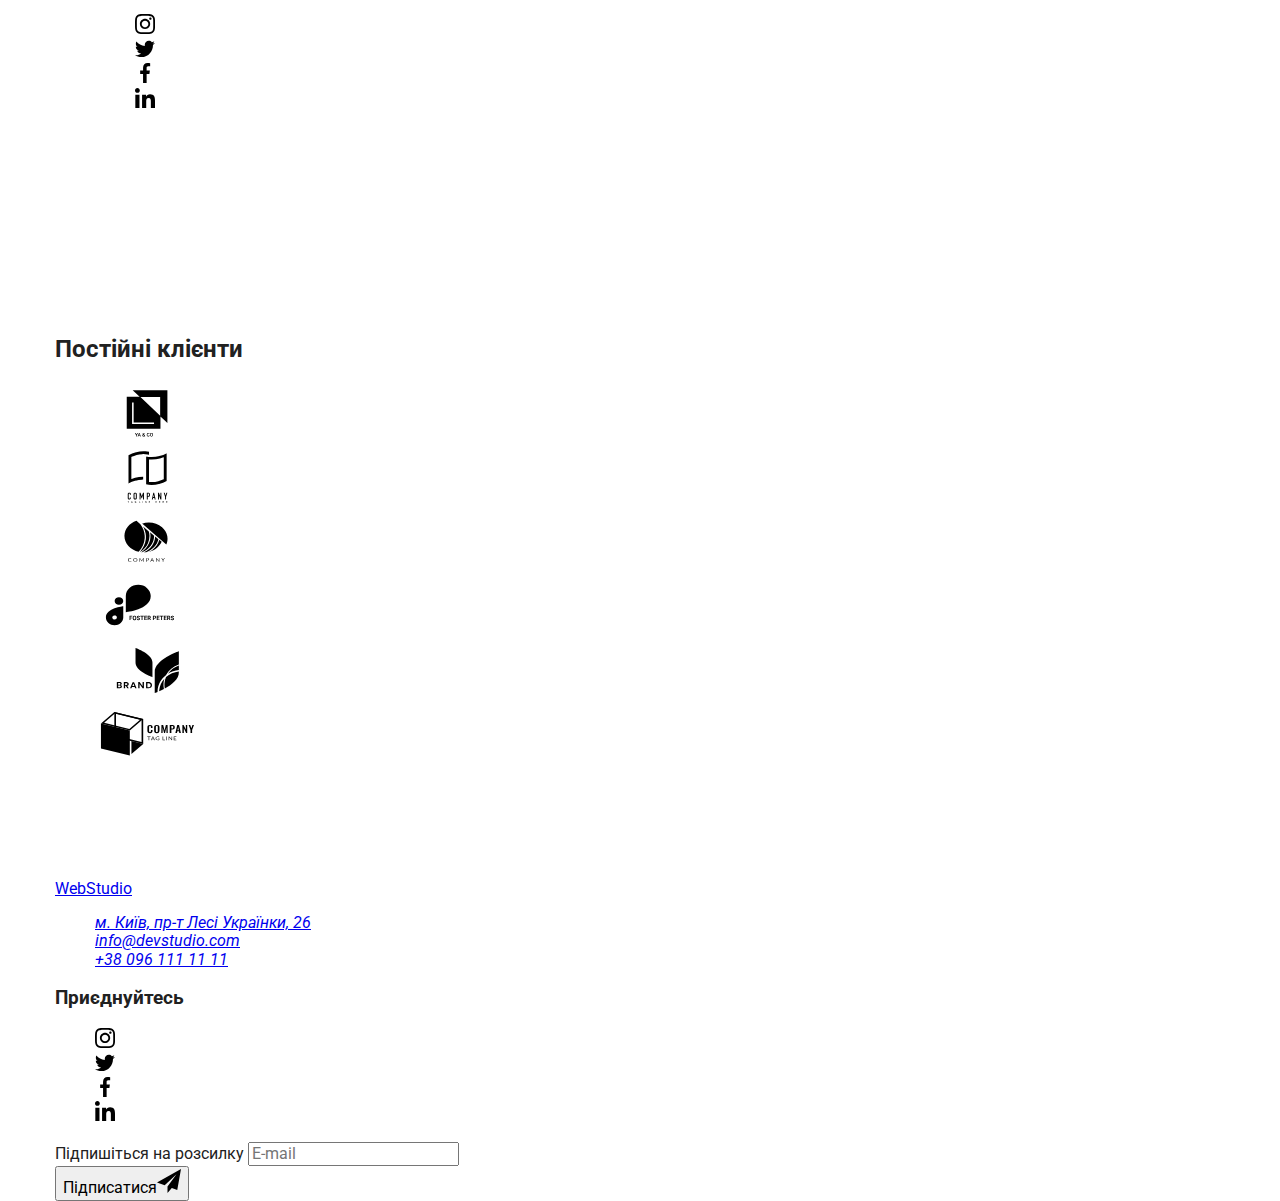
==== commit befaf177: "+sass begin" ====
--- a/index.html
+++ b/index.html
@@ -14,7 +14,7 @@
       rel="stylesheet"
       href="https://cdnjs.cloudflare.com/ajax/libs/modern-normalize/1.1.0/modern-normalize.min.css"
     />
-    <link rel="stylesheet" href="./css/styles.css" />
+    <link rel="stylesheet" href="./css/main.min.css" />
     <title>Студія</title>
   </head>
   <body>
@@ -332,37 +332,37 @@
       </section>
       <div class="backdrop is-hidden" data-modal >
         <div class="modal">
-          <button class="backdrop-button" data-modal-close ><svg width="18" height="18" class="close-icon">
+          <button class="modal__button" data-modal-close ><svg width="18" height="18" class="modal__icon">
             <use href="./images/icons.svg#icon-close1"></use></svg></button>
-            <h2 class="modal-title">Залиште свої дані, ми вам передзвонимо</h2>
+            <h2 class="modal__title">Залиште свої дані, ми вам передзвонимо</h2>
             <form name="call-form" class="call-form">
-                <div class="form-field">
+                <div class="call-form__field">
                   <label for="name">Ім'я</label>
-                  <input type="text" name="name" id="name" placeholder=" "><svg width="18" height="18" class="call-form-icon">
+                  <input type="text" name="name" id="name" placeholder=" "><svg width="18" height="18" class="call-form__icon">
                     <use href="./images/icons.svg#icon-person"></use></svg>
                 </div>
-                <div class="form-field">
+                <div class="call-form__field">
                   <label for="tel">Телефон</label>
-                  <input type="tel" name="tel" id="tel" placeholder=" "><svg width="18" height="18" class="call-form-icon">
+                  <input type="tel" name="tel" id="tel" placeholder=" "><svg width="18" height="18" class="call-form__icon">
                     <use href="./images/icons.svg#icon-phone"></use></svg>
                 </div>
-                <div class="form-field">
+                <div class="call-form__field">
                   <label for="email">Пошта</label>
-                  <input type="email" name="email" id="email" placeholder=" "><svg width="18" height="18" class="call-form-icon">
+                  <input type="email" name="email" id="email" placeholder=" "><svg width="18" height="18" class="call-form__icon">
                     <use href="./images/icons.svg#icon-email"></use></svg>
                 </div>
-                <div class="form-field">
+                <div class="call-form__field">
                   <label for="coment">Коментар</label>
                   <textarea name="coment" id="coment" rows="5" placeholder="Введіть текст"></textarea>
                 </div>
-              <div class="check-field">
+              <div class="call-form__check-field">
                 <label for="policy">
-                <input type="checkbox" name="policy" id="policy" class="checkbox"><span class="checkbox-icon"></span>
-                Погоджуюся з розсилкою та приймаю <a href="" class="policy-text">Умови договору</a>
+                <input type="checkbox" name="policy" id="policy" class="call-form__checkbox"><span class="call-form__checkbox-icon"></span>
+                Погоджуюся з розсилкою та приймаю <a href="" class="call-form__policy-text">Умови договору</a>
                 </label>
               </div>
               <div class="div-button">
-                <button type="submit" class="call-form-button">Відправити</button>
+                <button type="submit" class="call-form__button">Відправити</button>
               </div>
             </form>
         </div>
@@ -393,30 +393,30 @@
             </ul>
           </address>
         </div>
-        <div class="footer-soc-container">
-          <h3 class="footer-soc-title">Приєднуйтесь</h3>
-          <ul class="footer-soc-list list-none">
-            <li class="footer-soc-item">
-              <a href="" class="footer-soc-link"
-                ><svg width="20" height="20" class="footer-soc-icons">
+        <div class="soc-container">
+          <h3 class="soc-container__title">Приєднуйтесь</h3>
+          <ul class="soc-list list-none">
+            <li class="soc-list__item">
+              <a href="" class="soc-list__link soc-list__link--dark"
+                ><svg width="20" height="20" class="soc-list__icons">
                   <use href="./images/icons.svg#icon-instagram"></use></svg
               ></a>
             </li>
-            <li class="footer-soc-item">
-              <a href="" class="footer-soc-link"
-                ><svg width="20" height="20" class="footer-soc-icons">
+            <li class="soc-list__item">
+              <a href="" class="soc-list__link soc-list__link--dark"
+                ><svg width="20" height="20" class="soc-list__icons">
                   <use href="./images/icons.svg#icon-twitter"></use></svg
               ></a>
             </li>
-            <li class="footer-soc-item">
-              <a href="" class="footer-soc-link"
-                ><svg width="20" height="20" class="footer-soc-icons">
+            <li class="soc-list__item">
+              <a href="" class="soc-list__link soc-list__link--dark"
+                ><svg width="20" height="20" class="soc-list__icons">
                   <use href="./images/icons.svg#icon-facebook"></use></svg
               ></a>
             </li>
-            <li class="footer-soc-item">
-              <a href="" class="footer-soc-link"
-                ><svg width="20" height="20" class="footer-soc-icons">
+            <li class="soc-list__item">
+              <a href="" class="soc-list__link soc-list__link--dark"
+                ><svg width="20" height="20" class="soc-list__icons">
                   <use href="./images/icons.svg#icon-linkedin"></use></svg
               ></a>
             </li>
--- a/css/main.min.css
+++ b/css/main.min.css
@@ -0,0 +1 @@
+body{font-family:"Roboto","Raleway",sans-serif;color:#212121;background-color:#fff}.container{width:1200px;margin:0 auto;padding:0px 15px}.hero__container{max-width:1600px;margin-left:auto;margin-right:auto;padding:200px 0px;background-image:-webkit-gradient(linear, left top, left bottom, from(rgba(47, 48, 58, 0.4)), to(rgba(47, 48, 58, 0.4))),url(../images/hero.jpg);background-image:linear-gradient(rgba(47, 48, 58, 0.4), rgba(47, 48, 58, 0.4)),url(../images/hero.jpg);background-repeat:no-repeat;background-size:cover;background-position:center}.section{padding-top:94px;padding-bottom:94px;background-color:#fff}.list-none{list-style-type:none}.backdrop{position:fixed;top:0;left:0;width:100%;height:100%;background-color:rgba(0,0,0,.2);opacity:1;-webkit-transition:opacity 750ms cubic-bezier(0.4, 0, 0.2, 1);transition:opacity 750ms cubic-bezier(0.4, 0, 0.2, 1)}.backdrop.is-hidden{opacity:0;pointer-events:none}.modal{position:absolute;top:50%;left:50%;-webkit-transform:translate(-50%, -50%) scale(1);transform:translate(-50%, -50%) scale(1);-webkit-box-shadow:0px 1px 3px rgba(0,0,0,.12),0px 1px 1px rgba(0,0,0,.14),0px 2px 1px rgba(0,0,0,.2);box-shadow:0px 1px 3px rgba(0,0,0,.12),0px 1px 1px rgba(0,0,0,.14),0px 2px 1px rgba(0,0,0,.2);border-radius:4px;min-width:528px;min-height:581px;background-color:#fff;-webkit-transition-property:scale;transition-property:scale;-webkit-transition-duration:750ms;transition-duration:750ms;-webkit-transition-timing-function:cubic-bezier(0.4, 0, 0.2, 1);transition-timing-function:cubic-bezier(0.4, 0, 0.2, 1)}.backdrop.is-hidden .modal{-webkit-transform:translate(-50%, -50%) scale(0.9);transform:translate(-50%, -50%) scale(0.9)}.modal__icon{padding:6px,6px}.modal__button{position:absolute;top:8px;right:8px;display:-webkit-box;display:-ms-flexbox;display:flex;-webkit-box-align:center;-ms-flex-align:center;align-items:center;-webkit-box-pack:center;-ms-flex-pack:center;justify-content:center;width:30px;height:30px;background:#fff;border:1px solid rgba(0,0,0,.1);border-radius:50%;cursor:pointer;-webkit-transition:fill 250ms cubic-bezier(0.4, 0, 0.2, 1);transition:fill 250ms cubic-bezier(0.4, 0, 0.2, 1)}.modal__button:hover,.modal__button:focus{fill:#2196f3}.modal__title{padding-top:40px;padding-left:40px;padding-right:40px;margin-bottom:12px;font-size:20px;line-height:1.15;text-align:center;letter-spacing:.03em;color:#212121}.call-form{margin-left:auto;margin-right:auto;width:448px}.call-form__field{position:relative;margin-bottom:10px;display:-webkit-box;display:-ms-flexbox;display:flex;-webkit-box-orient:vertical;-webkit-box-direction:normal;-ms-flex-direction:column;flex-direction:column}.call-form__field input{height:40px;padding:12px 42px;margin:0;border:1px solid rgba(33,33,33,.2);border-radius:4px;-webkit-transition:border 250ms cubic-bezier(0.4, 0, 0.2, 1);transition:border 250ms cubic-bezier(0.4, 0, 0.2, 1);outline:none}.call-form__field input:hover,.call-form__field input:focus{border:1px solid #2196f3}.call-form__field label{margin-bottom:4px;font-size:12px;line-height:1.16;letter-spacing:.01em;border-color:#757575}.call-form__icon{position:absolute;fill:#212121;left:12px;bottom:11px;-webkit-transition:fill 250ms cubic-bezier(0.4, 0, 0.2, 1);transition:fill 250ms cubic-bezier(0.4, 0, 0.2, 1)}.call-form__field input:hover+.call-form__icon,.call-form__field input:focus+.call-form__icon{fill:#2196f3}.call-form__field textarea{height:120px;resize:none;padding:12px 16px;margin:0;border:1px solid rgba(33,33,33,.2);border-radius:4px;-webkit-transition:border-color 250ms cubic-bezier(0.4, 0, 0.2, 1);transition:border-color 250ms cubic-bezier(0.4, 0, 0.2, 1);outline:none}.call-form__field textarea:hover,.call-form__field textarea:focus{border-color:#2196f3}.call-form__field textarea::-webkit-input-placeholder{font-size:12px;line-height:1.16;letter-spacing:.01em;color:rgba(117,117,117,.5)}.call-form__field textarea::-moz-placeholder{font-size:12px;line-height:1.16;letter-spacing:.01em;color:rgba(117,117,117,.5)}.call-form__field textarea:-ms-input-placeholder{font-size:12px;line-height:1.16;letter-spacing:.01em;color:rgba(117,117,117,.5)}.call-form__field textarea::-ms-input-placeholder{font-size:12px;line-height:1.16;letter-spacing:.01em;color:rgba(117,117,117,.5)}.call-form__field textarea::placeholder{font-size:12px;line-height:1.16;letter-spacing:.01em;color:rgba(117,117,117,.5)}.call-form__check-field{margin-top:20px;margin-bottom:30px}.call-form__check-field label{display:-webkit-box;display:-ms-flexbox;display:flex;-webkit-box-align:center;-ms-flex-align:center;align-items:center;font-size:14px;line-height:1.71;letter-spacing:.03em;color:#757575;margin-left:7px}.call-form__checkbox{-webkit-appearance:none;-moz-appearance:none;appearance:none}.call-form__checkbox-icon{display:inline-block;width:16px;height:15px;border:2px solid #212121;border-radius:4px;margin-right:7px}.call-form__checkbox:checked+.call-form__checkbox-icon{background-image:url(../images/icon-check.svg);background-size:contain;background-origin:border-box;border-color:#2196f3;background-color:#2196f3}.div-button{text-align:center}.call-form__button{background:#2196f3;-webkit-box-shadow:0px 4px 4px rgba(0,0,0,.15);box-shadow:0px 4px 4px rgba(0,0,0,.15);border-radius:4px;padding:10px 52px;font-weight:700;font-size:16px;line-height:1.88;letter-spacing:.06em;color:#fff;border:none;cursor:pointer;-webkit-transition:color 250ms cubic-bezier(0.4, 0, 0.2, 1),background-color 250ms cubic-bezier(0.4, 0, 0.2, 1),-webkit-box-shadow 250ms cubic-bezier(0.4, 0, 0.2, 1);transition:color 250ms cubic-bezier(0.4, 0, 0.2, 1),background-color 250ms cubic-bezier(0.4, 0, 0.2, 1),-webkit-box-shadow 250ms cubic-bezier(0.4, 0, 0.2, 1);transition:color 250ms cubic-bezier(0.4, 0, 0.2, 1),background-color 250ms cubic-bezier(0.4, 0, 0.2, 1),box-shadow 250ms cubic-bezier(0.4, 0, 0.2, 1);transition:color 250ms cubic-bezier(0.4, 0, 0.2, 1),background-color 250ms cubic-bezier(0.4, 0, 0.2, 1),box-shadow 250ms cubic-bezier(0.4, 0, 0.2, 1),-webkit-box-shadow 250ms cubic-bezier(0.4, 0, 0.2, 1)}.call-form__button:hover,.call-form__button:focus{color:#2196f3;background-color:#2196f3;-webkit-box-shadow:0px 3px 1px rgba(0,0,0,.1),0px 1px 2px rgba(0,0,0,.08),0px 2px 2px rgba(0,0,0,.12);box-shadow:0px 3px 1px rgba(0,0,0,.1),0px 1px 2px rgba(0,0,0,.08),0px 2px 2px rgba(0,0,0,.12)}.call-form__policy-text{position:relative;text-decoration:none;margin-left:5px}.call-form__policy-text::after{position:absolute;width:117px;height:1px;background-color:#2196f3;content:"";left:-5px;bottom:6px}.call-form__policy-text:visited{color:#2196f3}/*# sourceMappingURL=main.min.css.map */